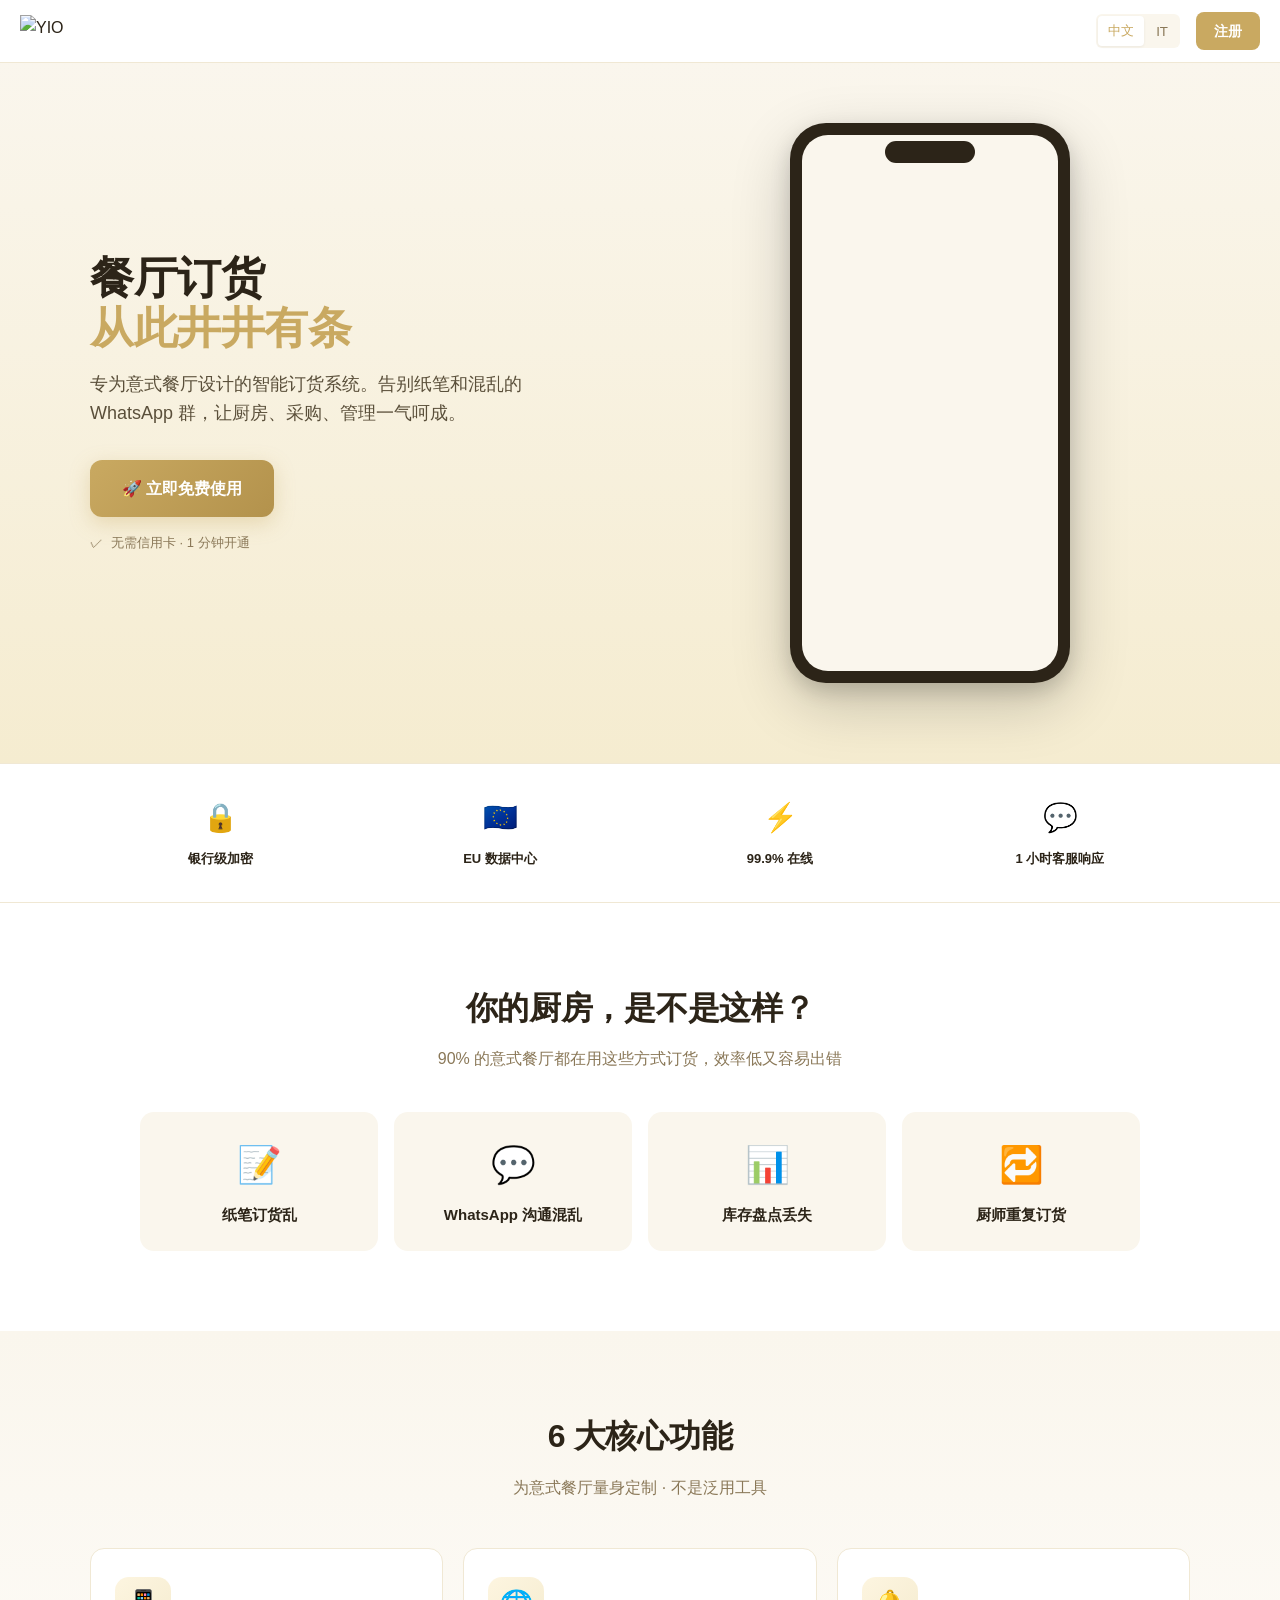
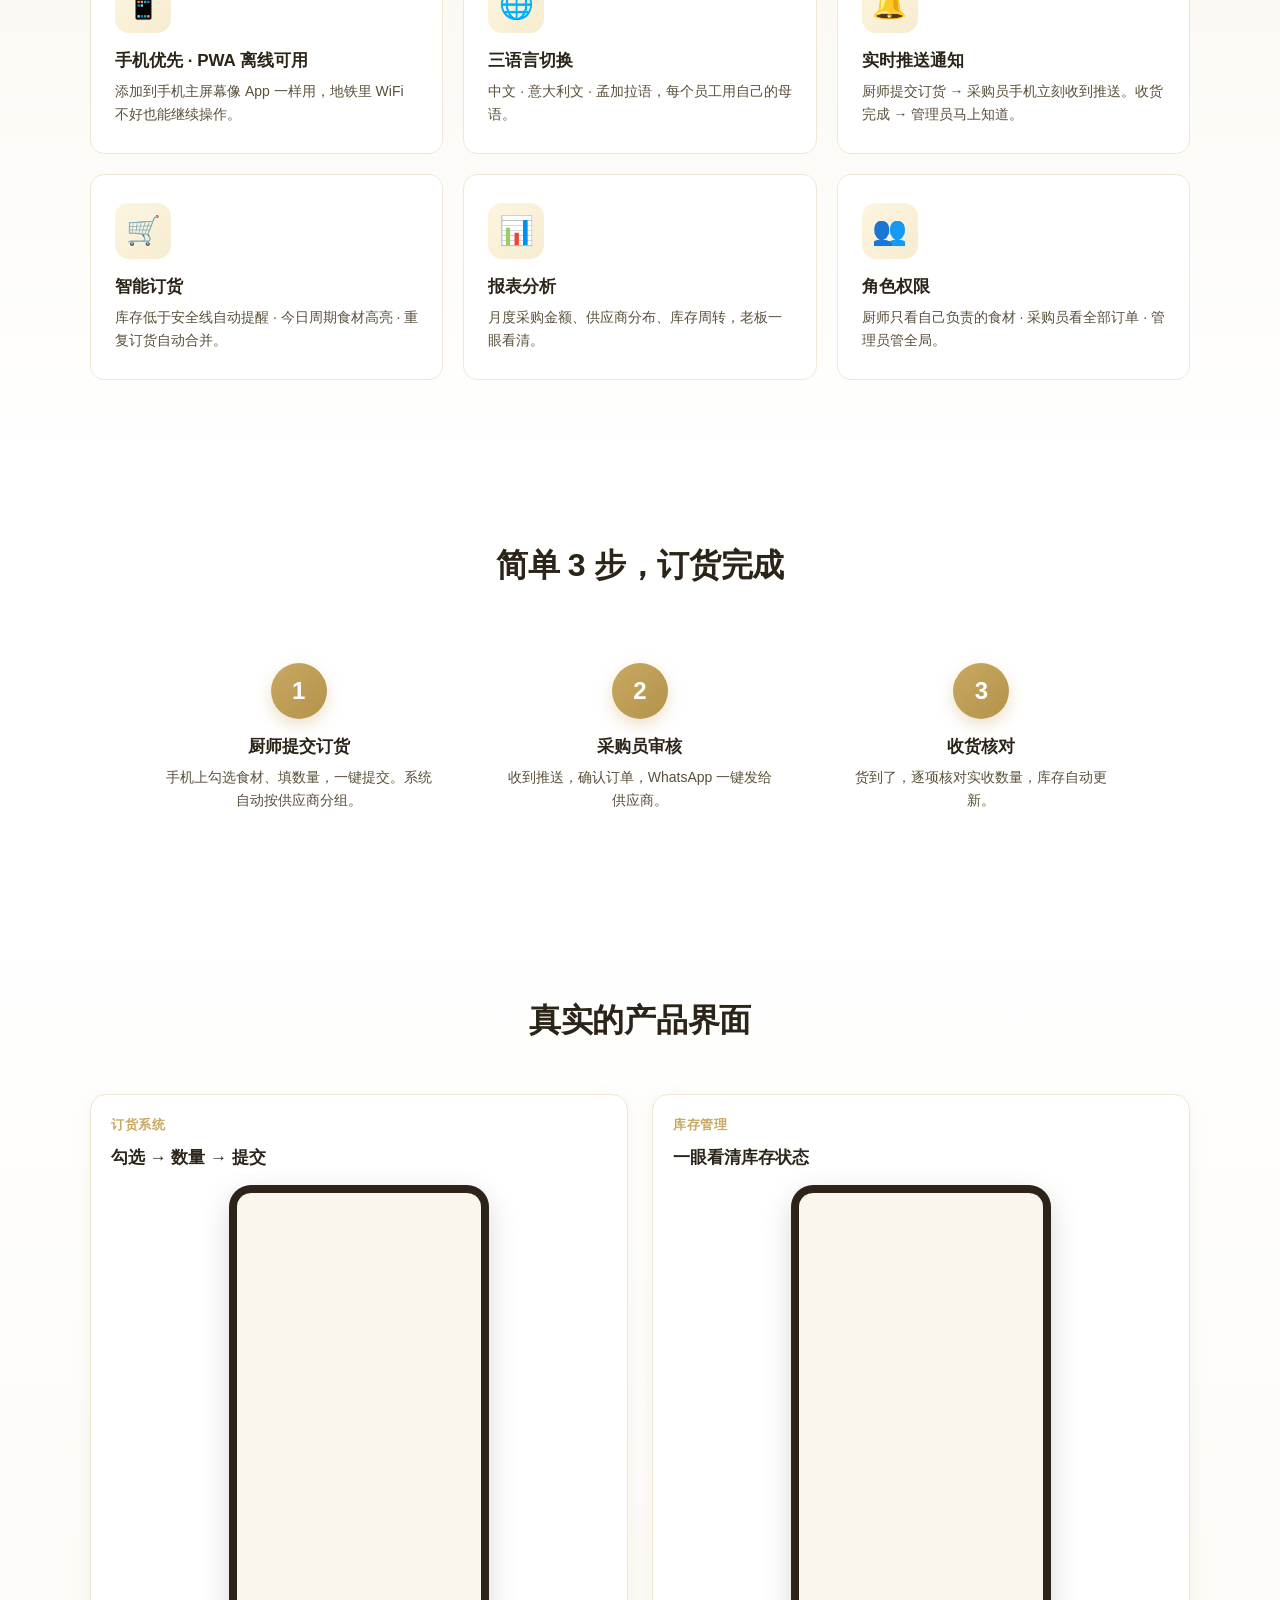
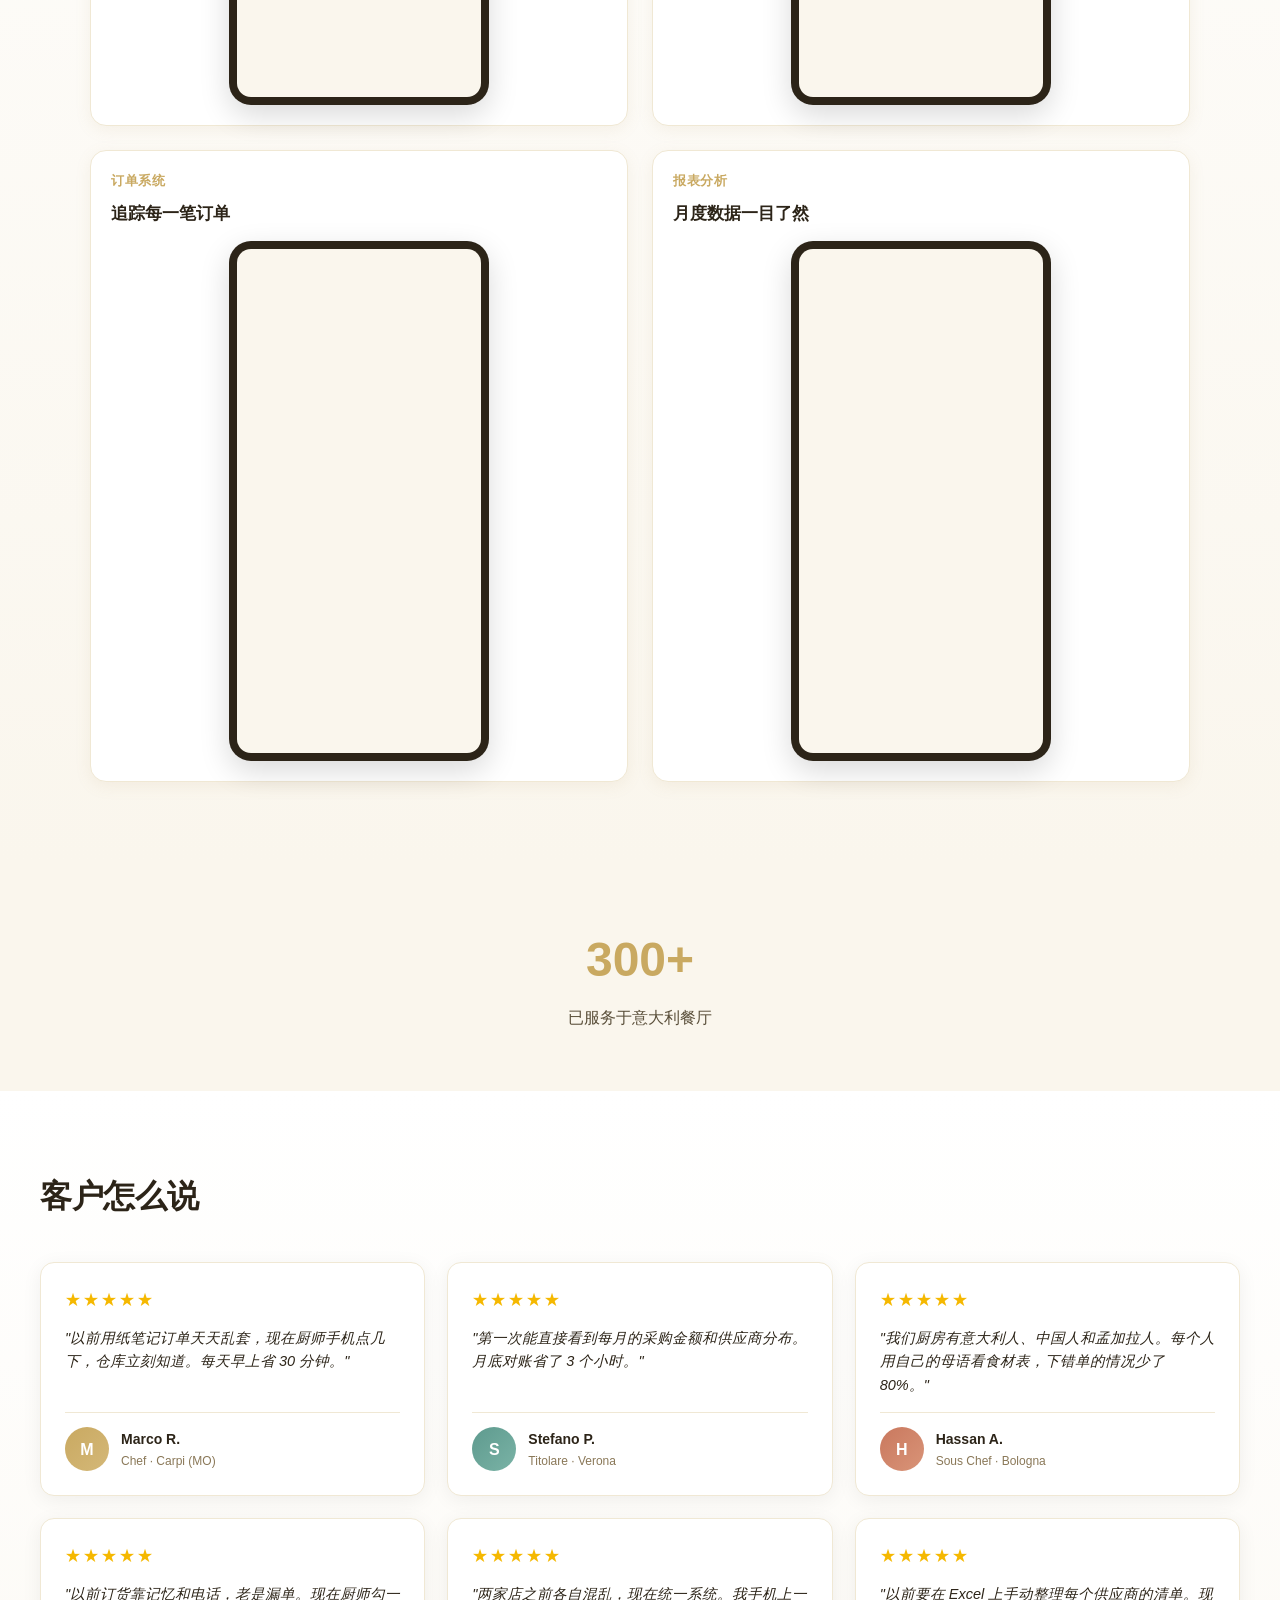
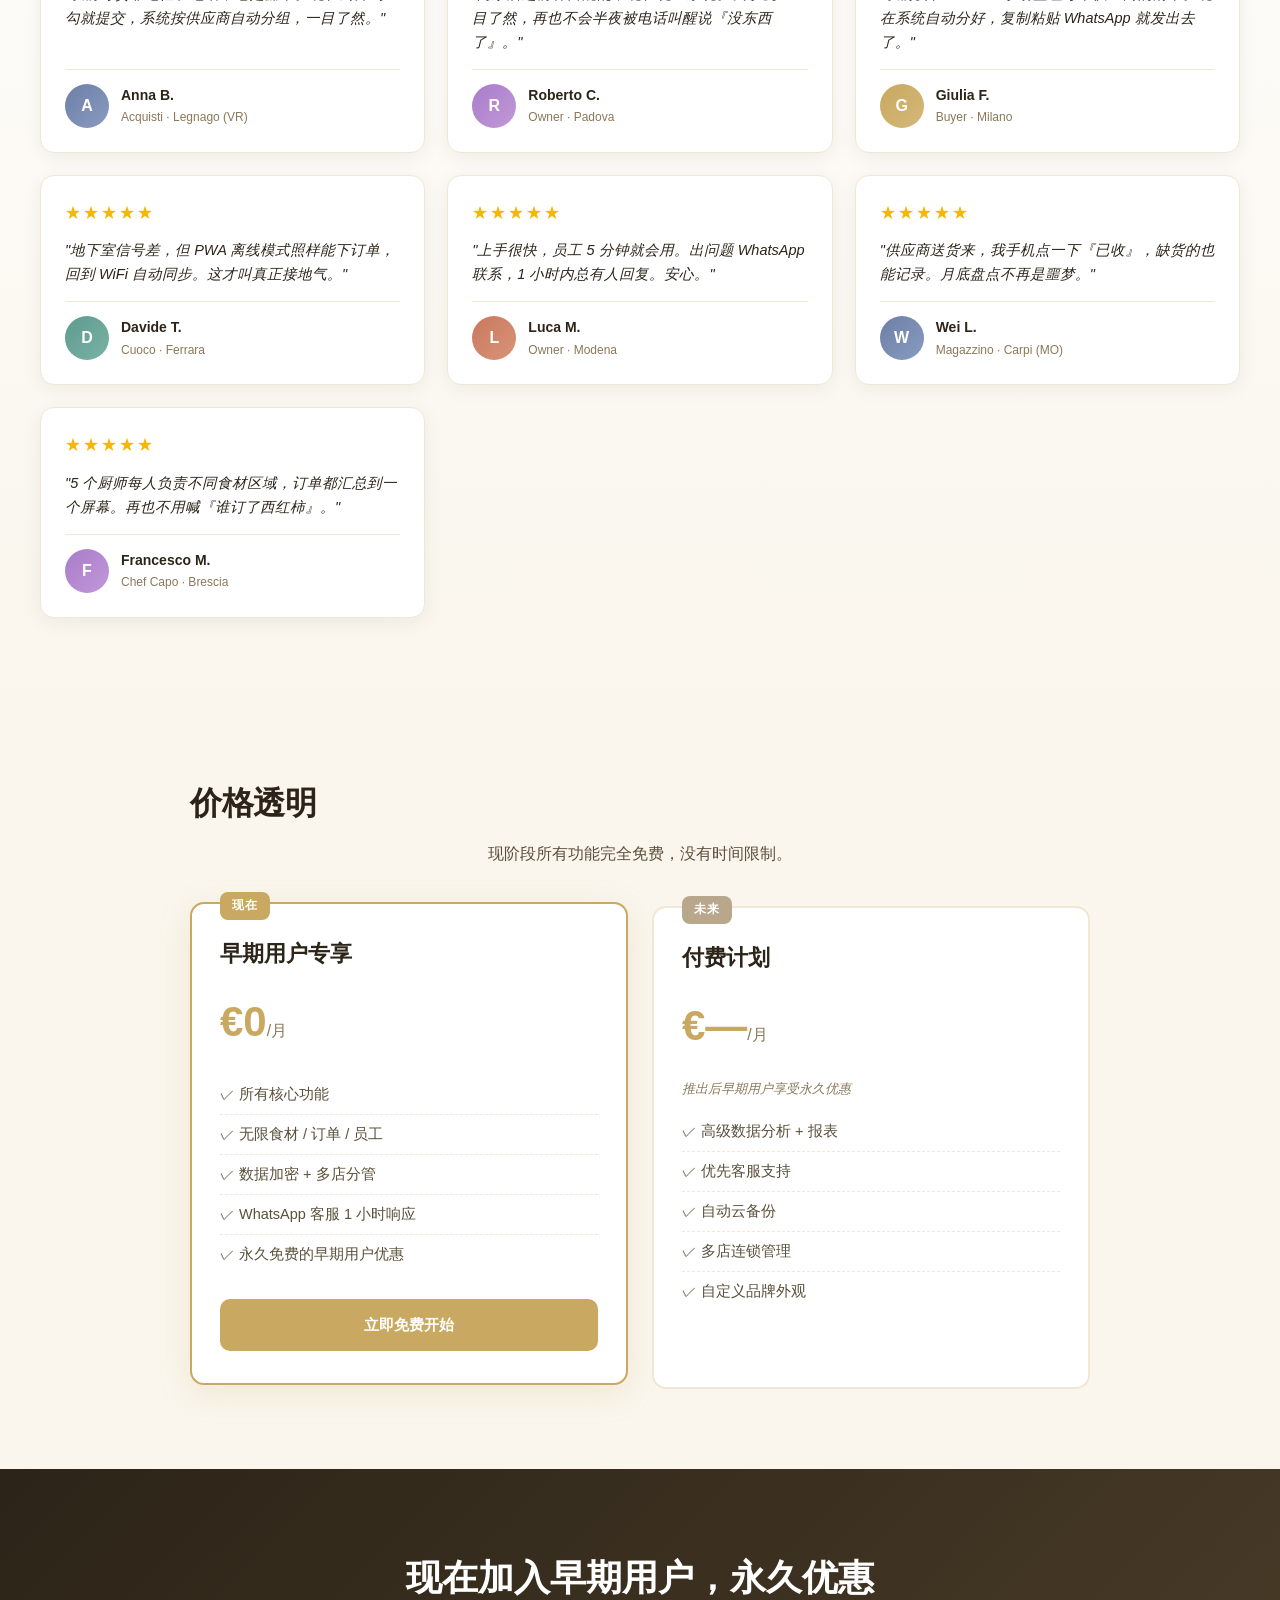
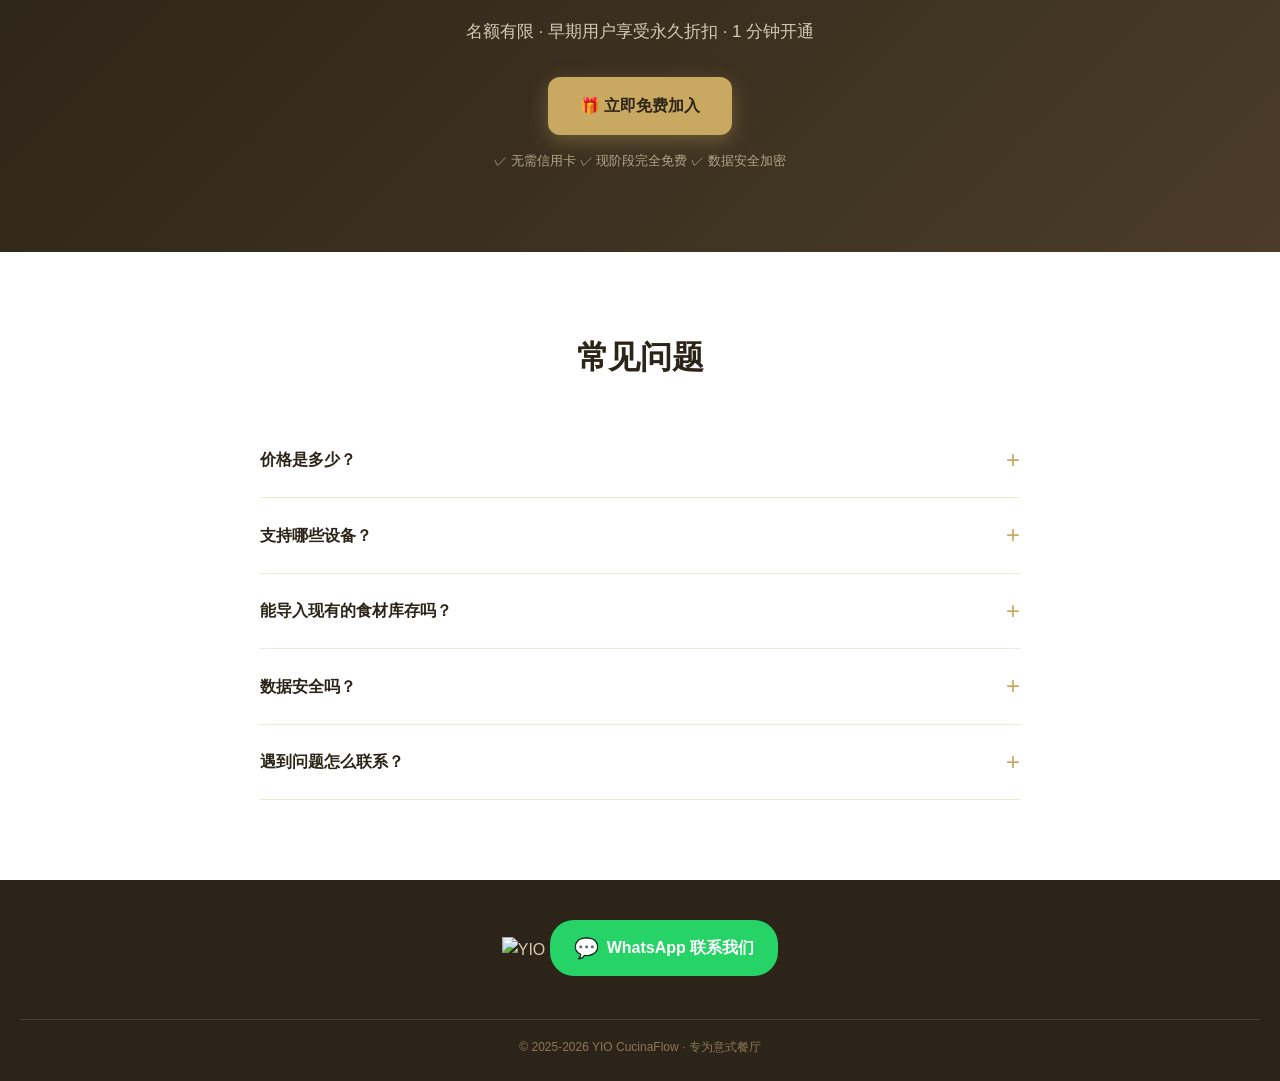
==== index.html @ 3791dd91 "Add files via upload" ====
<!DOCTYPE html>
<html lang="zh-CN">
<head>
<meta charset="UTF-8">
<title>YKI CucinaFlow</title>
<meta http-equiv="refresh" content="0; url=/join.html">
<meta name="viewport" content="width=device-width, initial-scale=1.0">
<link rel="canonical" href="https://yki.it/join.html">
<style>
  body { margin: 0; font-family: -apple-system, sans-serif; background: #faf6ed; display: flex; align-items: center; justify-content: center; min-height: 100vh; color: #8a7858; }
  a { color: #c9a961; }
</style>
</head>
<body>
  <p>正在跳转… 如未自动跳转，请<a href="/join.html">点击这里</a></p>
  <script>location.replace('/join.html');</script>
</body>
</html>
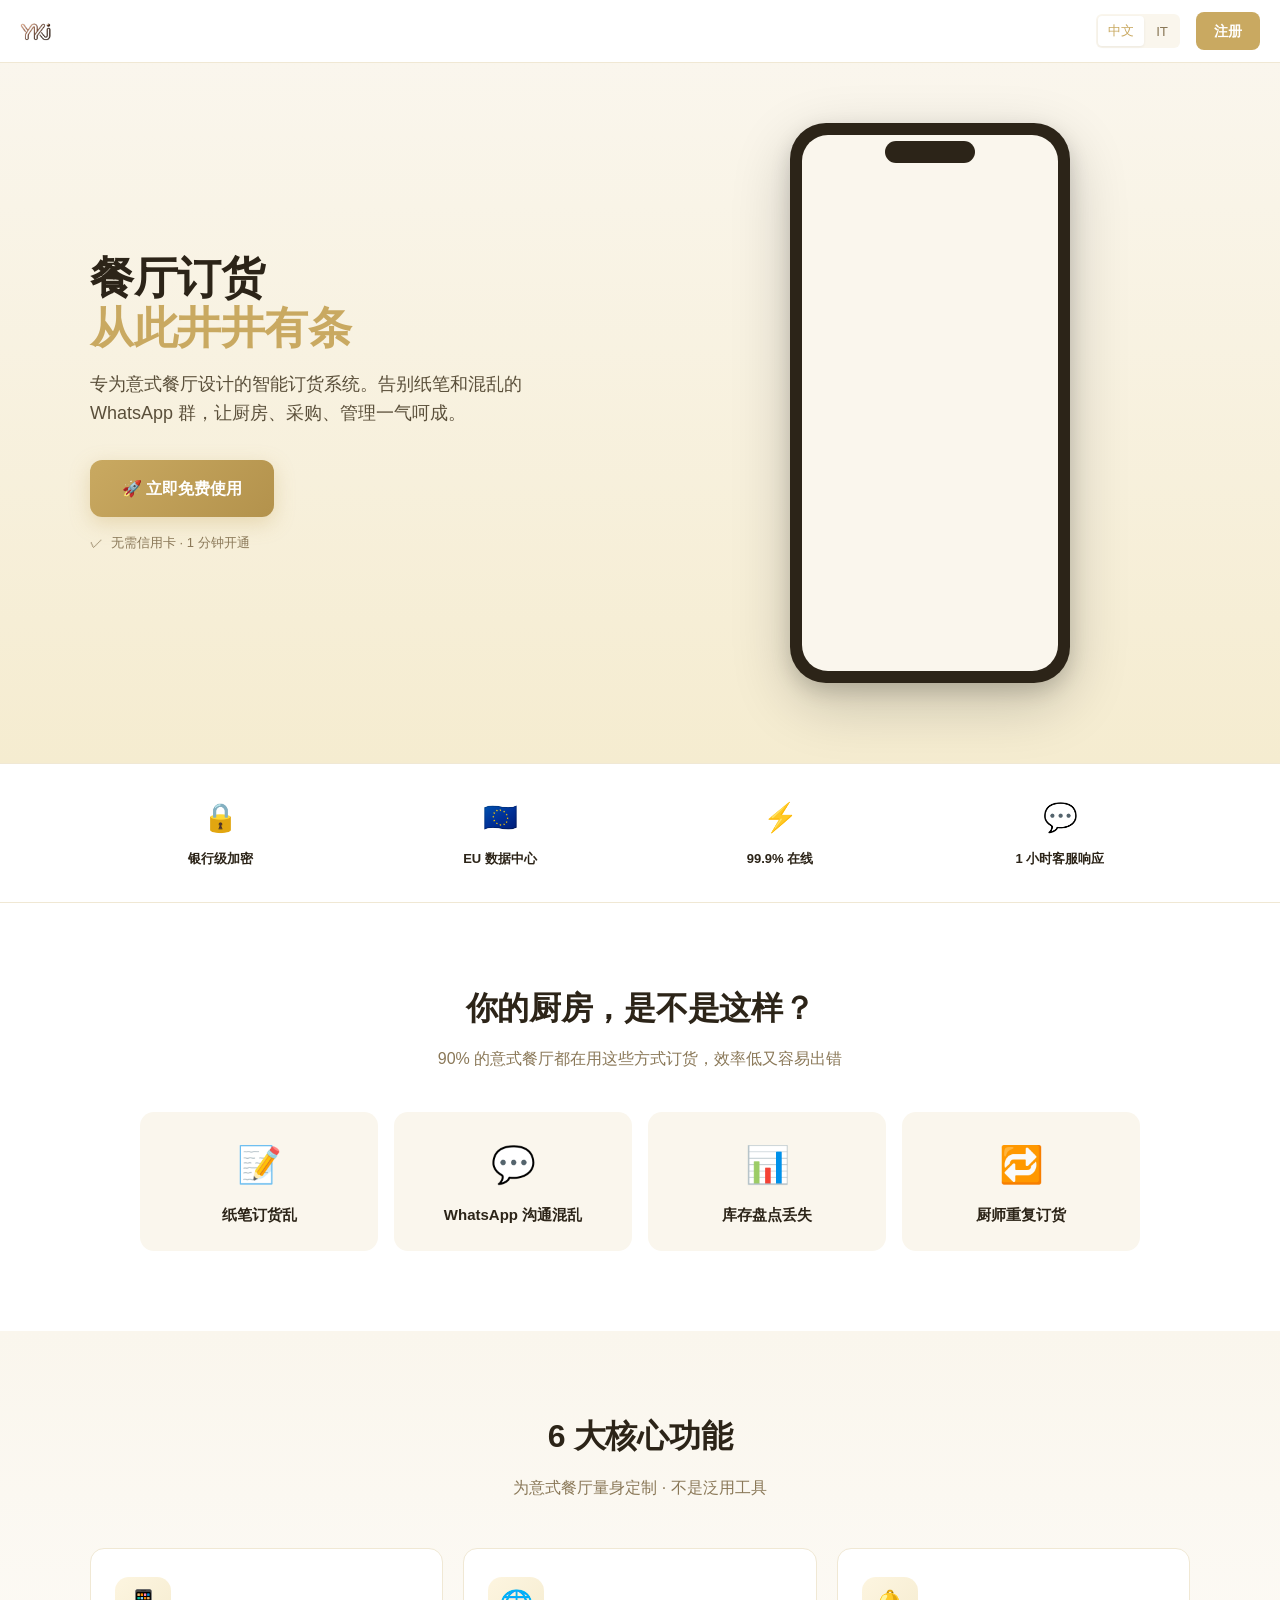
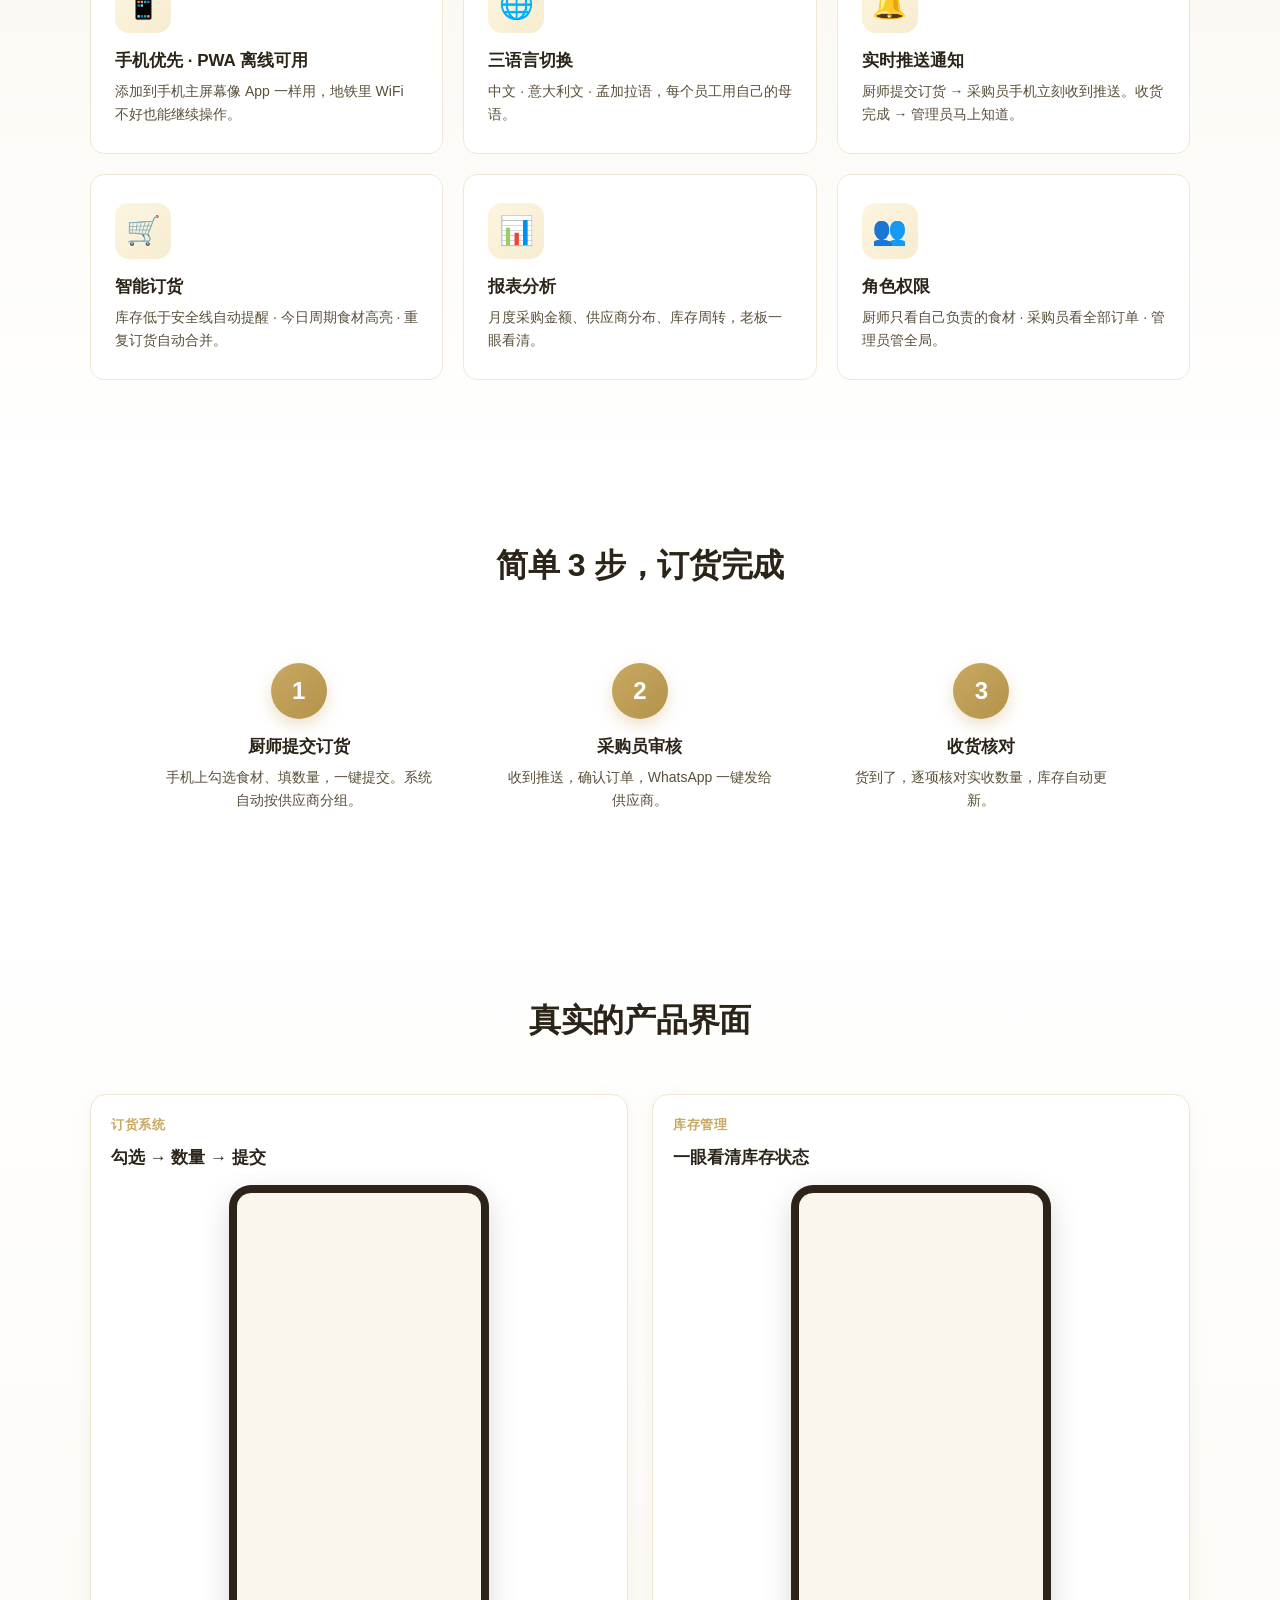
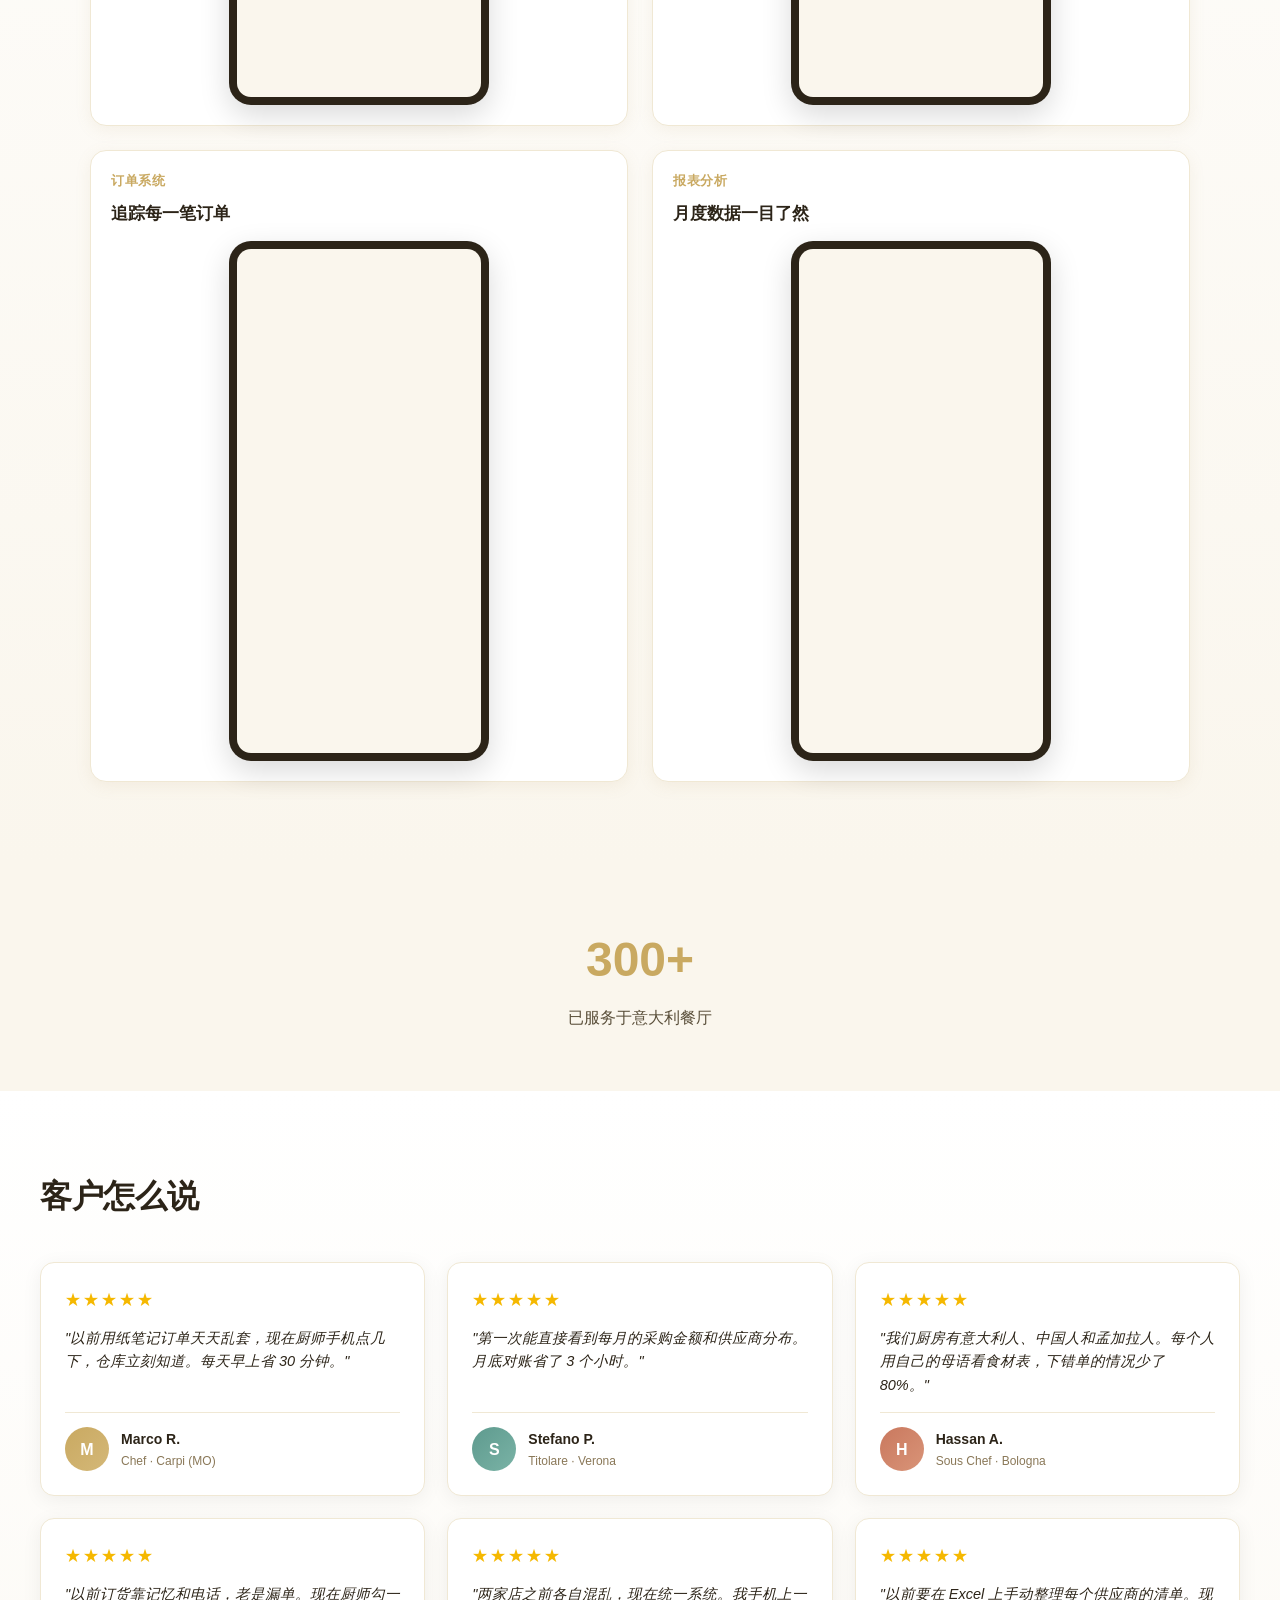
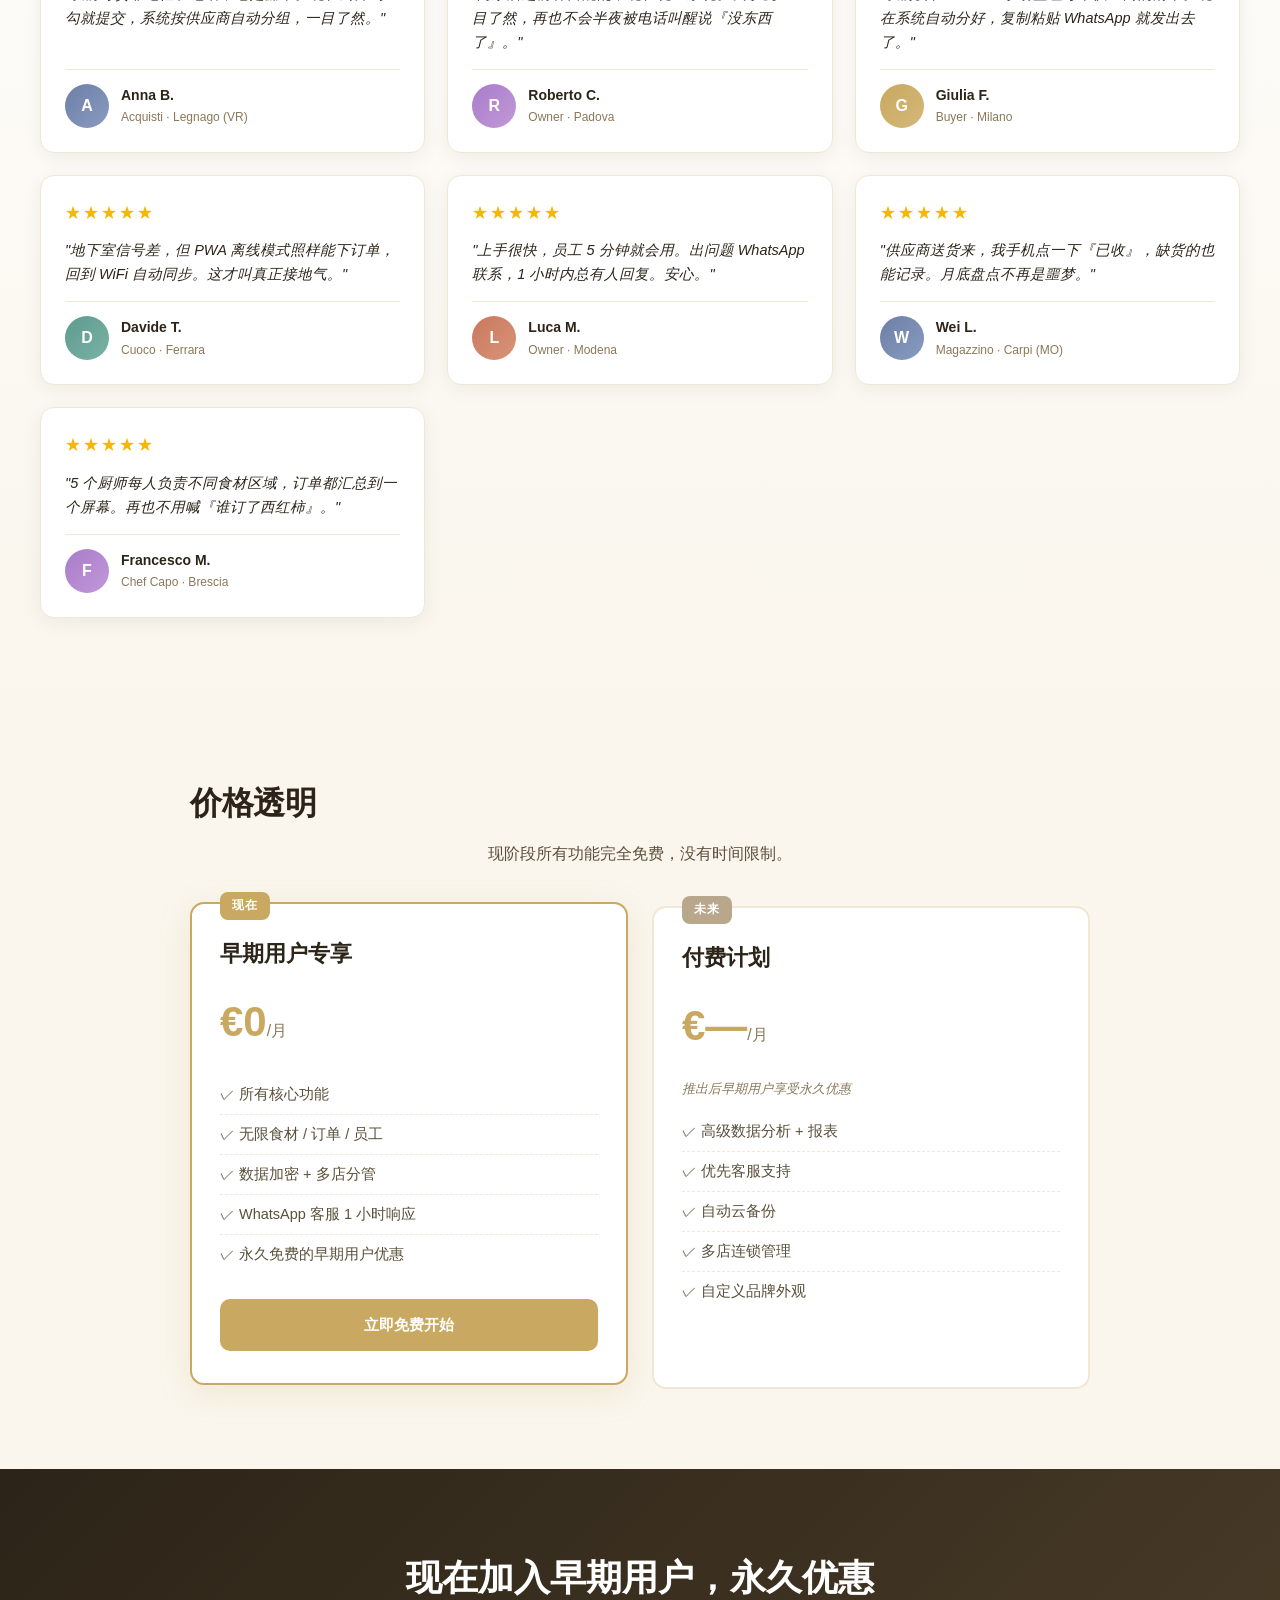
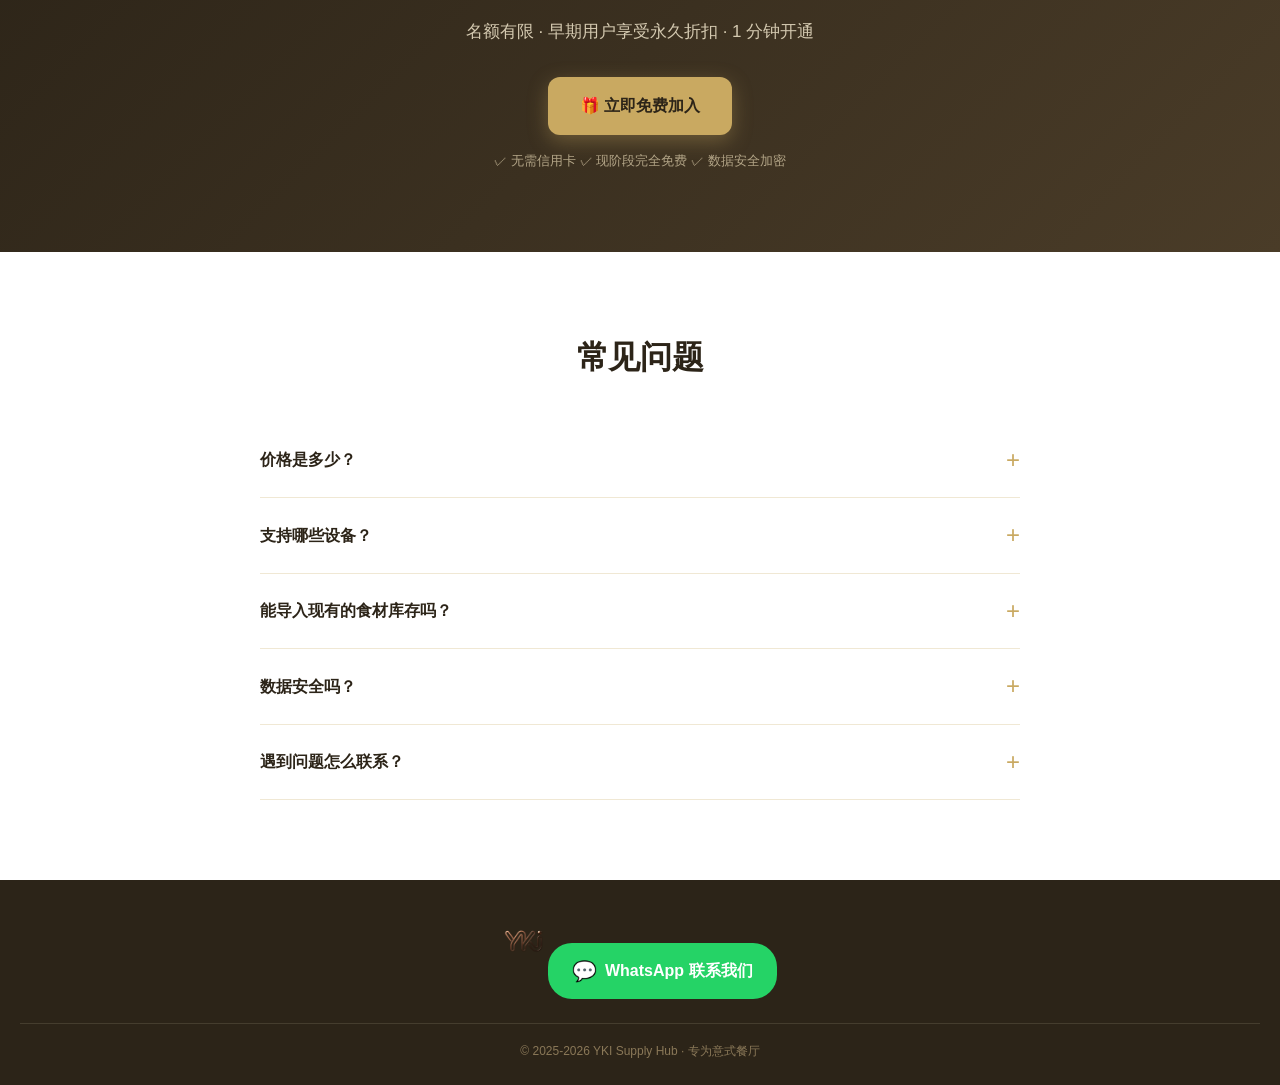
==== commit 2931b440: "Add files via upload" ====
--- a/index.html
+++ b/index.html
@@ -2,7 +2,7 @@
 <html lang="zh-CN">
 <head>
 <meta charset="UTF-8">
-<title>YKI CucinaFlow</title>
+<title>YKI Supply Hub</title>
 <meta http-equiv="refresh" content="0; url=/join.html">
 <meta name="viewport" content="width=device-width, initial-scale=1.0">
 <link rel="canonical" href="https://yki.it/join.html">
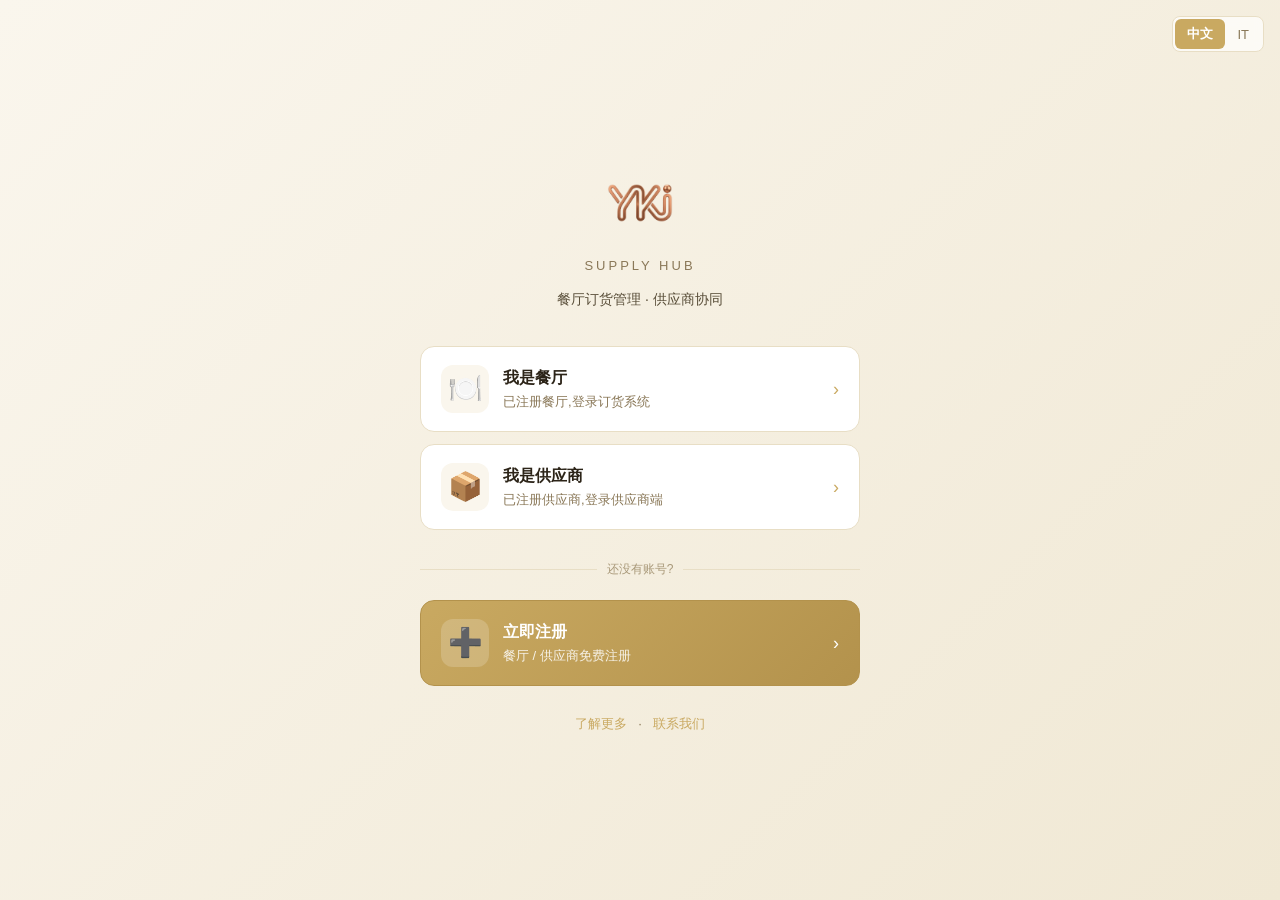
==== commit 4e821258: "Add files via upload" ====
--- a/index.html
+++ b/index.html
@@ -3,16 +3,219 @@
 <head>
 <meta charset="UTF-8">
 <title>YKI Supply Hub</title>
-<meta http-equiv="refresh" content="0; url=/join.html">
-<meta name="viewport" content="width=device-width, initial-scale=1.0">
-<link rel="canonical" href="https://yki.it/join.html">
+<meta name="viewport" content="width=device-width, initial-scale=1.0, maximum-scale=1.0, user-scalable=no">
+<meta name="description" content="YKI Supply Hub — 餐厅订货数字化系统">
+<link rel="icon" href="/logo.png" type="image/png">
 <style>
-  body { margin: 0; font-family: -apple-system, sans-serif; background: #faf6ed; display: flex; align-items: center; justify-content: center; min-height: 100vh; color: #8a7858; }
-  a { color: #c9a961; }
+  * { box-sizing: border-box; margin: 0; padding: 0; -webkit-tap-highlight-color: transparent; }
+  body {
+    font-family: -apple-system, BlinkMacSystemFont, 'Segoe UI', Roboto, 'PingFang SC', sans-serif;
+    background: linear-gradient(135deg, #faf6ed 0%, #f0e8d4 100%);
+    min-height: 100vh; color: #2c2418; line-height: 1.5;
+    display: flex; flex-direction: column;
+    -webkit-font-smoothing: antialiased;
+  }
+
+  /* 顶部语言切换 */
+  .lang-toggle {
+    position: absolute; top: 16px; right: 16px; z-index: 10;
+    display: flex; background: rgba(255,255,255,0.7); border-radius: 8px;
+    border: 1px solid #e8dec5; padding: 2px; backdrop-filter: blur(4px);
+  }
+  .lang-btn {
+    background: transparent; border: none; padding: 6px 12px;
+    font-size: 13px; cursor: pointer; color: #8a7858; border-radius: 6px;
+    font-family: inherit;
+  }
+  .lang-btn.active { background: #c9a961; color: #fff; font-weight: 600; }
+
+  /* 主容器 */
+  .wrap {
+    flex: 1; display: flex; flex-direction: column;
+    justify-content: center; align-items: center;
+    padding: 40px 20px;
+    max-width: 480px; margin: 0 auto; width: 100%;
+  }
+
+  /* 品牌 */
+  .brand { text-align: center; margin-bottom: 36px; }
+  .brand-logo { height: 72px; width: auto; margin-bottom: 10px; }
+  .brand-sub { color: #8a7858; font-size: 13px; letter-spacing: 3px; font-weight: 500; }
+  .brand-tagline {
+    color: #5a4f3a; font-size: 14px; margin-top: 14px;
+  }
+
+  /* 入口按钮 */
+  .entry-list { width: 100%; display: flex; flex-direction: column; gap: 12px; }
+  .entry-btn {
+    display: flex; align-items: center; gap: 14px;
+    background: #fff; border: 1.5px solid #e8dec5; border-radius: 14px;
+    padding: 18px 20px; cursor: pointer; transition: all 0.18s;
+    text-decoration: none; color: inherit;
+    font-family: inherit;
+  }
+  .entry-btn:hover {
+    border-color: #c9a961;
+    box-shadow: 0 4px 16px rgba(201, 169, 97, 0.15);
+    transform: translateY(-1px);
+  }
+  .entry-btn:active { transform: translateY(0); }
+  .entry-icon {
+    font-size: 28px; flex-shrink: 0;
+    width: 48px; height: 48px;
+    background: #faf6ed; border-radius: 12px;
+    display: flex; align-items: center; justify-content: center;
+  }
+  .entry-text { flex: 1; }
+  .entry-title {
+    font-size: 16px; font-weight: 600; color: #2c2418;
+    margin-bottom: 2px;
+  }
+  .entry-desc { font-size: 13px; color: #8a7858; }
+  .entry-arrow { color: #c9a961; font-size: 18px; }
+
+  /* 主要入口(注册)用金色突出 */
+  .entry-btn.primary {
+    background: linear-gradient(135deg, #c9a961 0%, #b3924c 100%);
+    border-color: #b3924c;
+    color: #fff;
+  }
+  .entry-btn.primary .entry-icon { background: rgba(255,255,255,0.18); }
+  .entry-btn.primary .entry-title { color: #fff; }
+  .entry-btn.primary .entry-desc { color: rgba(255,255,255,0.85); }
+  .entry-btn.primary .entry-arrow { color: #fff; }
+
+  /* 分隔器 */
+  .divider {
+    display: flex; align-items: center; gap: 10px; margin: 18px 0 10px;
+    color: #a89878; font-size: 12px;
+  }
+  .divider::before, .divider::after {
+    content: ''; flex: 1; height: 1px; background: #e8dec5;
+  }
+
+  /* 底部链接 */
+  .foot {
+    text-align: center; margin-top: 28px;
+    font-size: 13px; color: #8a7858;
+  }
+  .foot a { color: #c9a961; text-decoration: none; font-weight: 500; margin: 0 8px; }
+  .foot a:hover { text-decoration: underline; }
+
+  /* i18n 切换 */
+  .lang-zh { display: inline; }
+  .lang-it { display: none; }
+  body.lang-it .lang-zh { display: none; }
+  body.lang-it .lang-it { display: inline; }
 </style>
 </head>
 <body>
-  <p>正在跳转… 如未自动跳转，请<a href="/join.html">点击这里</a></p>
-  <script>location.replace('/join.html');</script>
+
+<div class="lang-toggle">
+  <button class="lang-btn active" id="btn-zh" onclick="setLang('zh')">中文</button>
+  <button class="lang-btn" id="btn-it" onclick="setLang('it')">IT</button>
+</div>
+
+<div class="wrap">
+  <div class="brand">
+    <img class="brand-logo" src="/logo.png" alt="YKI">
+    <div class="brand-sub">SUPPLY HUB</div>
+    <div class="brand-tagline">
+      <span class="lang-zh">餐厅订货管理 · 供应商协同</span>
+      <span class="lang-it">Gestione ordini · Portale fornitori</span>
+    </div>
+  </div>
+
+  <div class="entry-list">
+
+    <!-- 餐厅登录 -->
+    <a class="entry-btn" href="/cucina.html">
+      <div class="entry-icon">🍽️</div>
+      <div class="entry-text">
+        <div class="entry-title">
+          <span class="lang-zh">我是餐厅</span>
+          <span class="lang-it">Sono un ristorante</span>
+        </div>
+        <div class="entry-desc">
+          <span class="lang-zh">已注册餐厅,登录订货系统</span>
+          <span class="lang-it">Ristorante registrato — accedi al sistema</span>
+        </div>
+      </div>
+      <div class="entry-arrow">›</div>
+    </a>
+
+    <!-- 供应商登录 -->
+    <a class="entry-btn" href="/supplier.html">
+      <div class="entry-icon">📦</div>
+      <div class="entry-text">
+        <div class="entry-title">
+          <span class="lang-zh">我是供应商</span>
+          <span class="lang-it">Sono un fornitore</span>
+        </div>
+        <div class="entry-desc">
+          <span class="lang-zh">已注册供应商,登录供应商端</span>
+          <span class="lang-it">Fornitore registrato — accedi al portale</span>
+        </div>
+      </div>
+      <div class="entry-arrow">›</div>
+    </a>
+
+    <div class="divider">
+      <span class="lang-zh">还没有账号?</span>
+      <span class="lang-it">Non hai un account?</span>
+    </div>
+
+    <!-- 注册 -->
+    <a class="entry-btn primary" href="/register.html">
+      <div class="entry-icon">➕</div>
+      <div class="entry-text">
+        <div class="entry-title">
+          <span class="lang-zh">立即注册</span>
+          <span class="lang-it">Registrati ora</span>
+        </div>
+        <div class="entry-desc">
+          <span class="lang-zh">餐厅 / 供应商免费注册</span>
+          <span class="lang-it">Ristorante / Fornitore — gratis</span>
+        </div>
+      </div>
+      <div class="entry-arrow">›</div>
+    </a>
+
+  </div>
+
+  <div class="foot">
+    <a href="/join.html">
+      <span class="lang-zh">了解更多</span>
+      <span class="lang-it">Scopri di più</span>
+    </a>
+    ·
+    <a href="mailto:ykicucina@gmail.com">
+      <span class="lang-zh">联系我们</span>
+      <span class="lang-it">Contattaci</span>
+    </a>
+  </div>
+</div>
+
+<script>
+const LANG_KEY = 'yki_lang';
+function setLang(lang) {
+  document.body.classList.toggle('lang-it', lang === 'it');
+  document.getElementById('btn-zh').classList.toggle('active', lang === 'zh');
+  document.getElementById('btn-it').classList.toggle('active', lang === 'it');
+  try { localStorage.setItem(LANG_KEY, lang); } catch (e) {}
+  document.documentElement.lang = lang === 'it' ? 'it' : 'zh-CN';
+}
+// 初始化:本地记住的语言 > 浏览器语言 > 默认中文
+(function() {
+  let lang = 'zh';
+  try { lang = localStorage.getItem(LANG_KEY) || ''; } catch(e) {}
+  if (!lang) {
+    const nav = (navigator.language || '').toLowerCase();
+    if (nav.startsWith('it')) lang = 'it';
+    else lang = 'zh';
+  }
+  setLang(lang);
+})();
+</script>
 </body>
 </html>
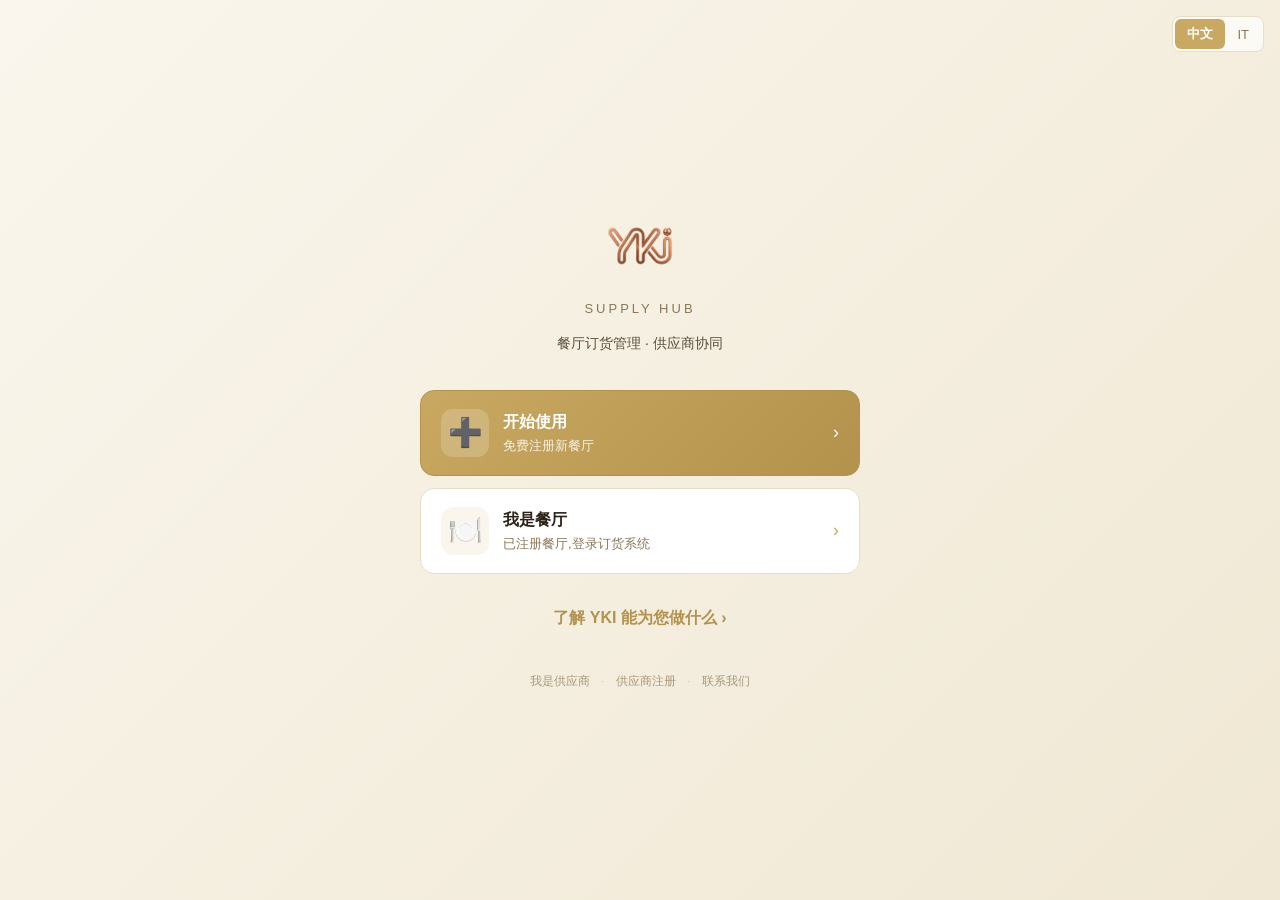
==== commit f6b7950d: "Add files via upload" ====
--- a/index.html
+++ b/index.html
@@ -85,6 +85,24 @@
   .entry-btn.primary .entry-desc { color: rgba(255,255,255,0.85); }
   .entry-btn.primary .entry-arrow { color: #fff; }
 
+  /* 了解更多 - 次级 CTA(显眼但不抢主按钮) */
+  .learn-more {
+    display: block; text-align: center; margin-top: 22px;
+    color: #b3924c; font-size: 16px; font-weight: 600;
+    text-decoration: none; padding: 10px;
+    transition: color 0.15s;
+  }
+  .learn-more:hover { color: #8a6f3a; text-decoration: underline; }
+
+  /* 底部链接(低调) */
+  .foot {
+    text-align: center; margin-top: 32px;
+    font-size: 12px; color: #a89878;
+  }
+  .foot a { color: #a89878; text-decoration: none; }
+  .foot a:hover { color: #8a7858; text-decoration: underline; }
+  .foot-sep { margin: 0 8px; color: #d8c9a4; }
+
   /* 分隔器 */
   .divider {
     display: flex; align-items: center; gap: 10px; margin: 18px 0 10px;
@@ -93,14 +111,6 @@
   .divider::before, .divider::after {
     content: ''; flex: 1; height: 1px; background: #e8dec5;
   }
-
-  /* 底部链接 */
-  .foot {
-    text-align: center; margin-top: 28px;
-    font-size: 13px; color: #8a7858;
-  }
-  .foot a { color: #c9a961; text-decoration: none; font-weight: 500; margin: 0 8px; }
-  .foot a:hover { text-decoration: underline; }
 
   /* i18n 切换 */
   .lang-zh { display: inline; }
@@ -128,6 +138,22 @@
 
   <div class="entry-list">
 
+    <!-- 主 CTA: 开始使用 -->
+    <a class="entry-btn primary" href="/register.html">
+      <div class="entry-icon">➕</div>
+      <div class="entry-text">
+        <div class="entry-title">
+          <span class="lang-zh">开始使用</span>
+          <span class="lang-it">Inizia ora</span>
+        </div>
+        <div class="entry-desc">
+          <span class="lang-zh">免费注册新餐厅</span>
+          <span class="lang-it">Registra il tuo ristorante — gratis</span>
+        </div>
+      </div>
+      <div class="entry-arrow">›</div>
+    </a>
+
     <!-- 餐厅登录 -->
     <a class="entry-btn" href="/cucina.html">
       <div class="entry-icon">🍽️</div>
@@ -138,57 +164,32 @@
         </div>
         <div class="entry-desc">
           <span class="lang-zh">已注册餐厅,登录订货系统</span>
-          <span class="lang-it">Ristorante registrato — accedi al sistema</span>
+          <span class="lang-it">Ristorante registrato — accedi</span>
         </div>
       </div>
       <div class="entry-arrow">›</div>
     </a>
 
-    <!-- 供应商登录 -->
-    <a class="entry-btn" href="/supplier.html">
-      <div class="entry-icon">📦</div>
-      <div class="entry-text">
-        <div class="entry-title">
-          <span class="lang-zh">我是供应商</span>
-          <span class="lang-it">Sono un fornitore</span>
-        </div>
-        <div class="entry-desc">
-          <span class="lang-zh">已注册供应商,登录供应商端</span>
-          <span class="lang-it">Fornitore registrato — accedi al portale</span>
-        </div>
-      </div>
-      <div class="entry-arrow">›</div>
-    </a>
-
-    <div class="divider">
-      <span class="lang-zh">还没有账号?</span>
-      <span class="lang-it">Non hai un account?</span>
-    </div>
-
-    <!-- 注册 -->
-    <a class="entry-btn primary" href="/register.html">
-      <div class="entry-icon">➕</div>
-      <div class="entry-text">
-        <div class="entry-title">
-          <span class="lang-zh">立即注册</span>
-          <span class="lang-it">Registrati ora</span>
-        </div>
-        <div class="entry-desc">
-          <span class="lang-zh">餐厅 / 供应商免费注册</span>
-          <span class="lang-it">Ristorante / Fornitore — gratis</span>
-        </div>
-      </div>
-      <div class="entry-arrow">›</div>
-    </a>
-
   </div>
 
+  <!-- 了解更多(显眼的次级 CTA) -->
+  <a class="learn-more" href="/join.html">
+    <span class="lang-zh">了解 YKI 能为您做什么 ›</span>
+    <span class="lang-it">Scopri cosa può fare YKI per te ›</span>
+  </a>
+
+  <!-- 底部小字:供应商 + 联系(低调) -->
   <div class="foot">
-    <a href="/join.html">
-      <span class="lang-zh">了解更多</span>
-      <span class="lang-it">Scopri di più</span>
-    </a>
-    ·
+    <a href="/supplier.html">
+      <span class="lang-zh">我是供应商</span>
+      <span class="lang-it">Sono un fornitore</span>
+    </a>
+    <span class="foot-sep">·</span>
+    <a href="/register.html?kind=supplier">
+      <span class="lang-zh">供应商注册</span>
+      <span class="lang-it">Registra fornitore</span>
+    </a>
+    <span class="foot-sep">·</span>
     <a href="mailto:ykicucina@gmail.com">
       <span class="lang-zh">联系我们</span>
       <span class="lang-it">Contattaci</span>
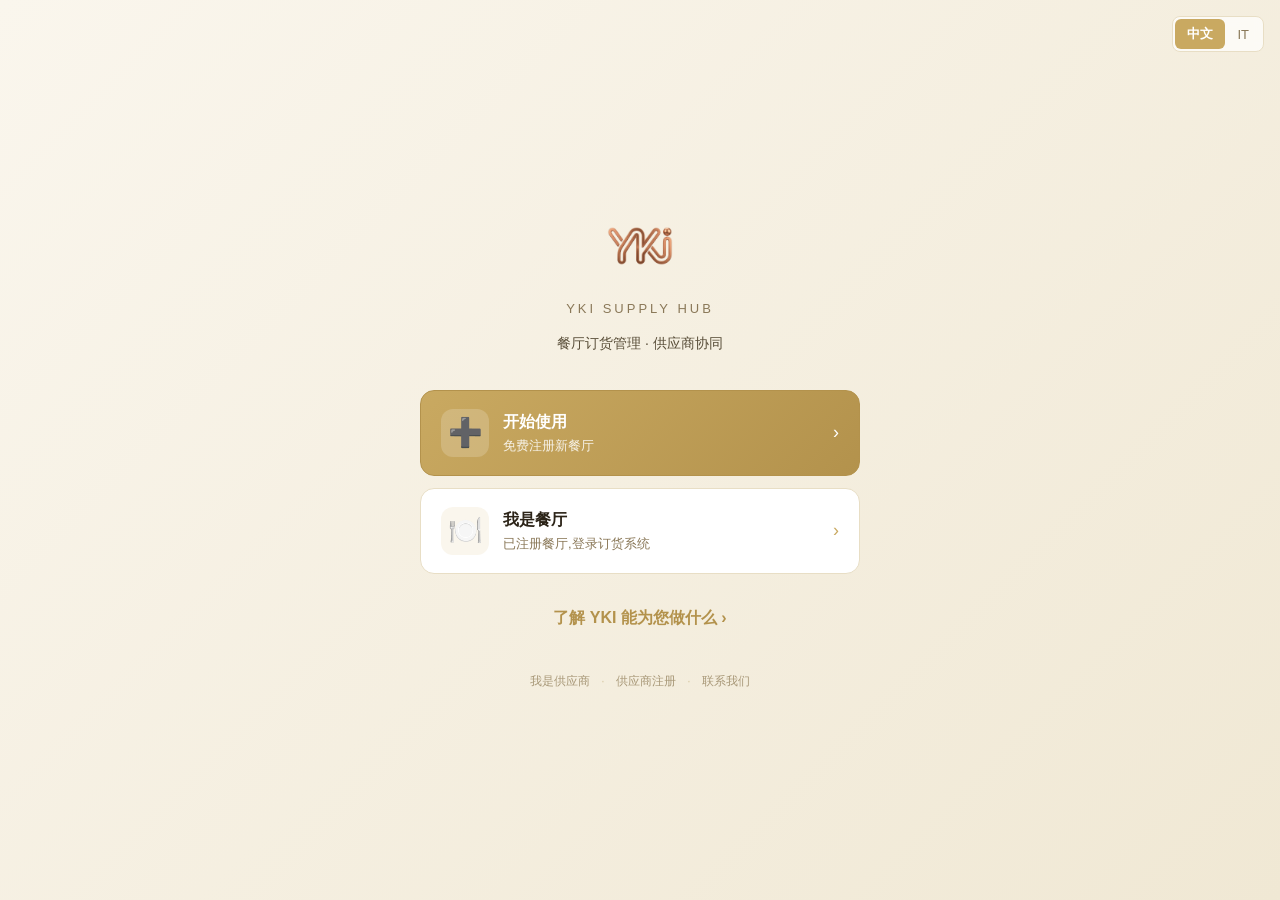
==== commit f90cb2ac: "Add files via upload" ====
--- a/index.html
+++ b/index.html
@@ -129,7 +129,7 @@
 <div class="wrap">
   <div class="brand">
     <img class="brand-logo" src="/logo.png" alt="YKI">
-    <div class="brand-sub">SUPPLY HUB</div>
+    <div class="brand-sub">YKI SUPPLY HUB</div>
     <div class="brand-tagline">
       <span class="lang-zh">餐厅订货管理 · 供应商协同</span>
       <span class="lang-it">Gestione ordini · Portale fornitori</span>
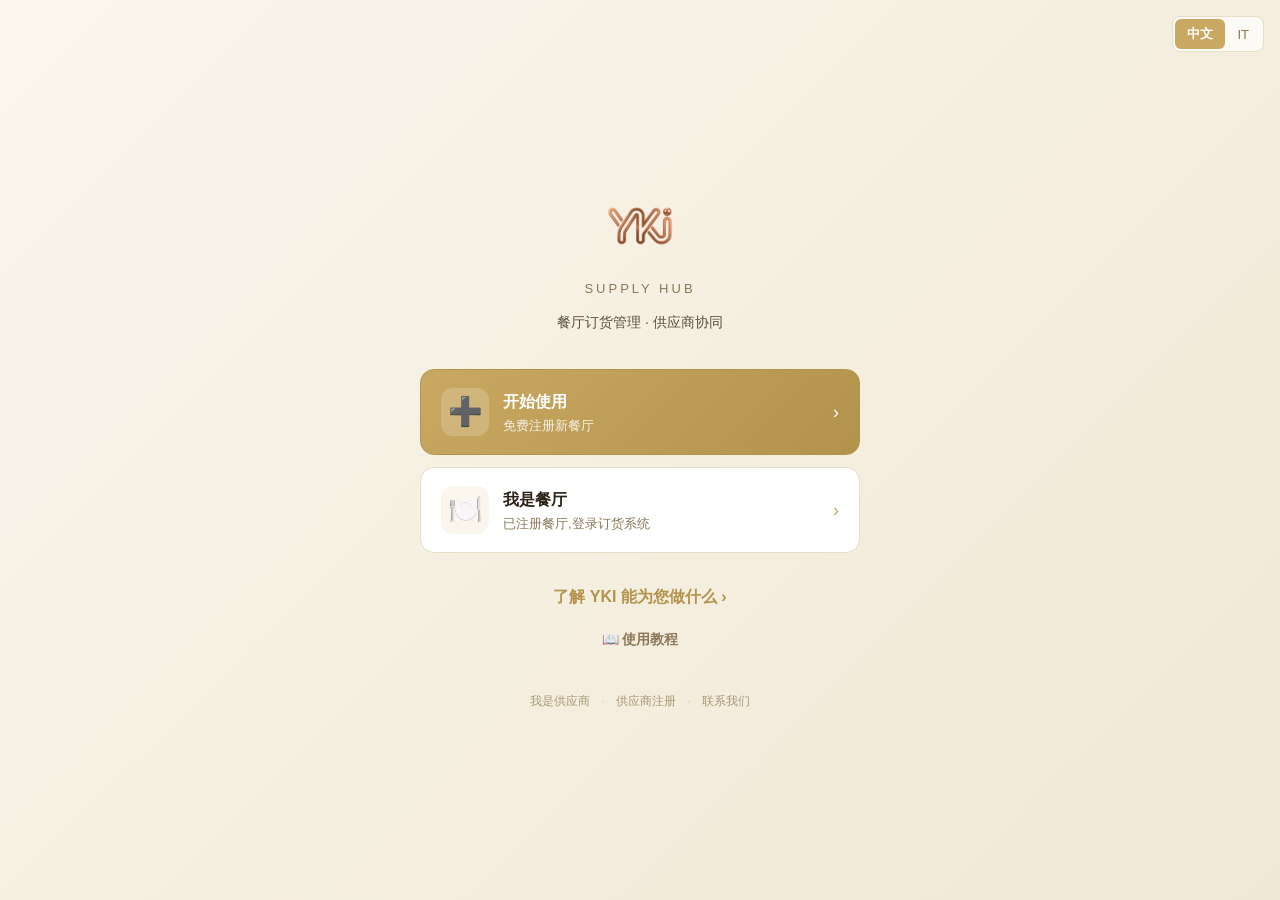
==== commit 3e7a8589: "Add files via upload" ====
--- a/index.html
+++ b/index.html
@@ -129,7 +129,7 @@
 <div class="wrap">
   <div class="brand">
     <img class="brand-logo" src="/logo.png" alt="YKI">
-    <div class="brand-sub">YKI SUPPLY HUB</div>
+    <div class="brand-sub">SUPPLY HUB</div>
     <div class="brand-tagline">
       <span class="lang-zh">餐厅订货管理 · 供应商协同</span>
       <span class="lang-it">Gestione ordini · Portale fornitori</span>
@@ -176,6 +176,12 @@
   <a class="learn-more" href="/join.html">
     <span class="lang-zh">了解 YKI 能为您做什么 ›</span>
     <span class="lang-it">Scopri cosa può fare YKI per te ›</span>
+  </a>
+
+  <!-- 使用教程(次级链接) -->
+  <a class="learn-more" href="/guide.html" style="font-size:14px;margin-top:0;color:#8a7858;">
+    <span class="lang-zh">📖 使用教程</span>
+    <span class="lang-it">📖 Guida d'uso</span>
   </a>
 
   <!-- 底部小字:供应商 + 联系(低调) -->
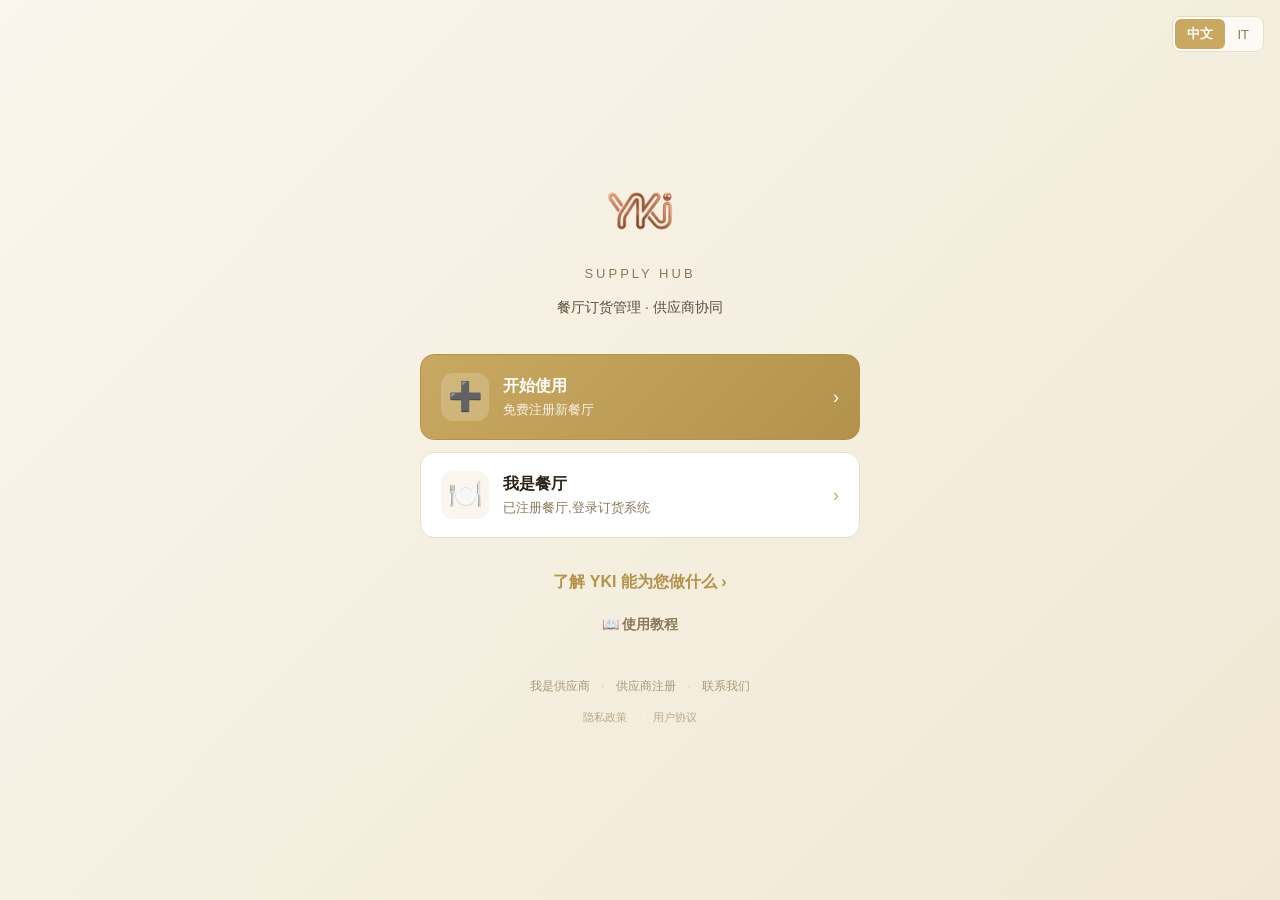
==== commit cda8bd2b: "Add files via upload" ====
--- a/index.html
+++ b/index.html
@@ -200,6 +200,15 @@
       <span class="lang-zh">联系我们</span>
       <span class="lang-it">Contattaci</span>
     </a>
+    <div style="margin-top:14px;font-size:11px;color:#bba888;">
+      <a href="/privacy.html" style="color:#bba888;">
+        <span class="lang-zh">隐私政策</span><span class="lang-it">Privacy</span>
+      </a>
+      <span style="margin:0 8px;color:#d8c9a4;">·</span>
+      <a href="/terms.html" style="color:#bba888;">
+        <span class="lang-zh">用户协议</span><span class="lang-it">Termini</span>
+      </a>
+    </div>
   </div>
 </div>
 
